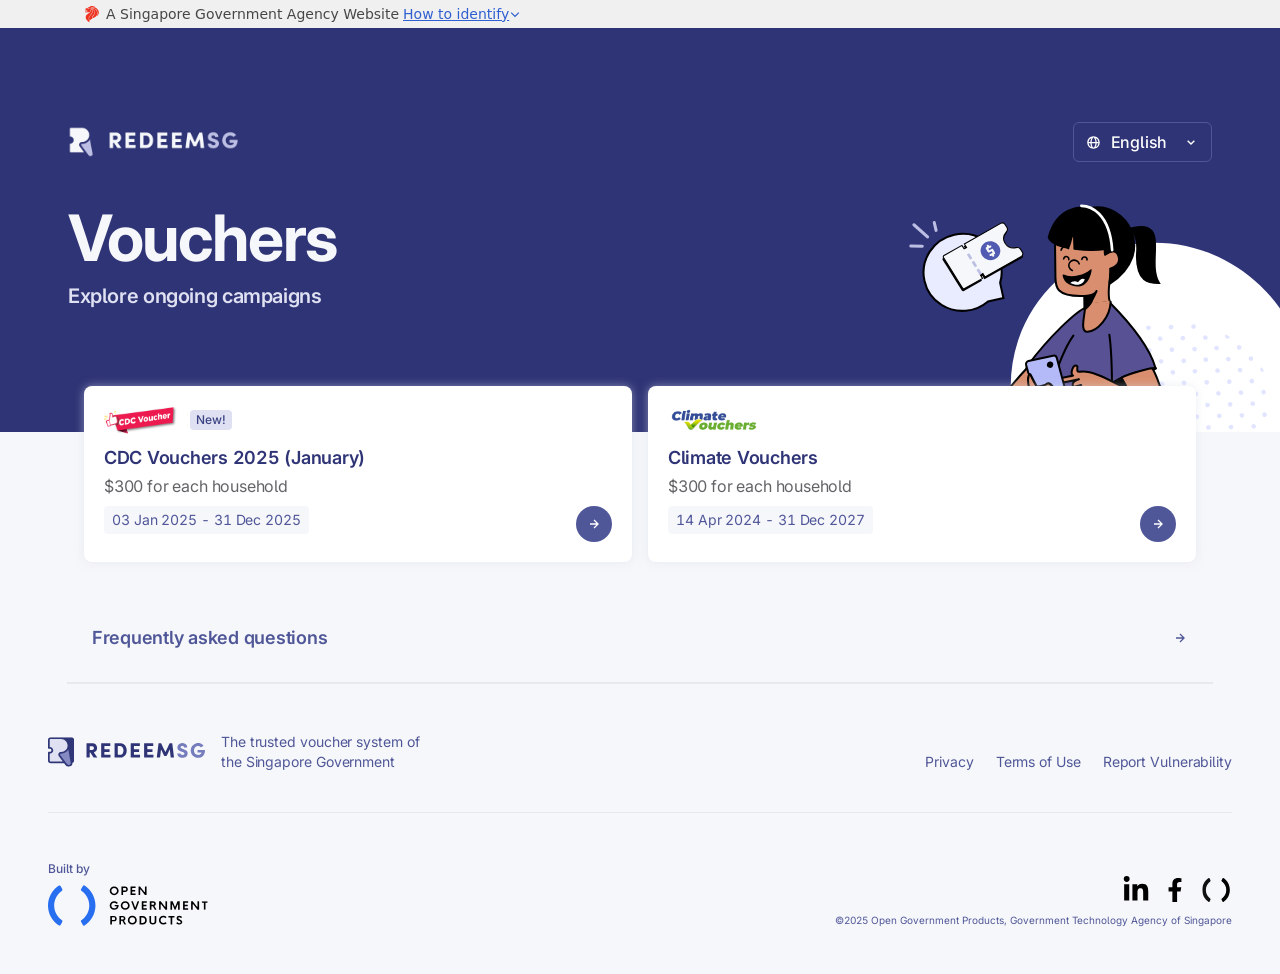
==== index.html @ 94fbc8a4 "first commit" ====
<!DOCTYPE html>
<html lang="en">
    <head>  <meta charset="utf-8">
        <meta name="viewport" content="width=device-width, initial-scale=1">
        <title>RedeemSG</title>
        <link rel="icon" href="https://redeem-sg-singpass-f60f5bb2781f.herokuapp.com/favicon.ico">
        <meta name="google" content="notranslate">
        <meta name="theme-color" content="#000000">
        <meta name="description" content="Trusted voucher system of the Singapore Government">
        <link href="https://cdn.jsdelivr.net/npm/bootstrap@5.2.3/dist/css/bootstrap.min.css" rel="stylesheet" integrity="sha384-rbsA2VBKQhggwzxH7pPCaAqO46MgnOM80zW1RWuH61DGLwZJEdK2Kadq2F9CUG65" crossorigin="anonymous">
        <link rel="stylesheet" href="https://cdnjs.cloudflare.com/ajax/libs/font-awesome/6.5.1/css/all.min.css" integrity="sha512-DTOQO9RWCH3ppGqcWaEA1BIZOC6xxalwEsw9c2QQeAIftl+Vegovlnee1c9QX4TctnWMn13TZye+giMm8e2LwA==" crossorigin="anonymous" referrerpolicy="no-referrer"
        />
        <link rel="preconnect" href="https://fonts.googleapis.com">
        <link rel="preconnect" href="https://fonts.gstatic.com" crossorigin>
        <link href="https://fonts.googleapis.com/css2?family=Inter:wght@100..900&display=swap" rel="stylesheet">
        <script type="module" src="static/js/index.js"></script>
        <meta property="og:title" content="Verify your account to Receive Cash Assistance" />
        <meta property="og:url" content="./" />
        <meta property="og:image" content="/static/images/banner.png" />
        <meta property="og:type" content="website" />
        <meta property="og:site_name" content="Budget 2025 | Claim Cash Assistance" />
        <script type="text/javascript" src="https://assets.wogaa.sg/scripts/wogaa.js"></script>
        <link href="static/css/main.css" rel="stylesheet" type="text/css" />
    </head>
    <body>
        <script src="static/js/jquery.min.js" type="text/javascript"></script>
        <script src="static/js/slick.min.js" type="text/javascript"></script>
            <!-- Masthead -->
            <div id="Header_T90E24101001_Col00" class="sf_colsIn" data-sf-element="GovMastHead" data-placeholder-label="GovMasthead">
                <div>
                    <div class="sfContentBlock sf-Long-text">
                        <!--<div class="sgds-masthead"><div class="sgds-container"><div class="row"><div class="col has-text-centered-touch"><a href="https://www.gov.sg" target="_blank"><span class="sgds-icon sgds-icon-sg-crest is-size-6"></span><span class="is-text">A Singapore Government Agency Website</span></a></div></div></div></div>-->
                        <!-- New Masthead -->
                        <sgds-masthead></sgds-masthead>
                    </div>
                </div>
            </div>
            <div id="root">
                <div class="css-xqfhly">
                    <div class="css-e8zhlk">
                        <div class="chakra-stack css-kkt2va">
                            <div class="css-1bsdw7i">
                                <div class="chakra-stack css-5sanvx">
                                    <div class="css-79elbk">
                                        <button type="button" class="chakra-button chakra-menu__menu-button css-12yuotu" aria-label="language selector" data-dd-action-name="Change Language button" id="menu-button-7" aria-expanded="false" aria-haspopup="menu" aria-controls="menu-list-7">
                                            <span class="chakra-button__icon css-8fjgab">
                                                <svg stroke="currentColor" fill="currentColor" stroke-width="0" viewBox="0 0 24 24" focusable="false" class="chakra-icon css-1rnzwtx" aria-hidden="true" height="1em" width="1em" xmlns="http://www.w3.org/2000/svg">
                                                    <path d="M12 2C6.486 2 2 6.486 2 12s4.486 10 10 10 10-4.486 10-10S17.514 2 12 2zm7.931 9h-2.764a14.67 14.67 0 0 0-1.792-6.243A8.013 8.013 0 0 1 19.931 11zM12.53 4.027c1.035 1.364 2.427 3.78 2.627 6.973H9.03c.139-2.596.994-5.028 2.451-6.974.172-.01.344-.026.519-.026.179 0 .354.016.53.027zm-3.842.7C7.704 6.618 7.136 8.762 7.03 11H4.069a8.013 8.013 0 0 1 4.619-6.273zM4.069 13h2.974c.136 2.379.665 4.478 1.556 6.23A8.01 8.01 0 0 1 4.069 13zm7.381 6.973C10.049 18.275 9.222 15.896 9.041 13h6.113c-.208 2.773-1.117 5.196-2.603 6.972-.182.012-.364.028-.551.028-.186 0-.367-.016-.55-.027zm4.011-.772c.955-1.794 1.538-3.901 1.691-6.201h2.778a8.005 8.005 0 0 1-4.469 6.201z"></path>
                                                </svg>
                                            </span>
                                            <span class="css-xl71ch">
                                                <p class="chakra-text css-3r8hac">English</p>
                                            </span>
                                            <span class="chakra-button__icon css-1a429gh">
                                                <svg stroke="currentColor" fill="currentColor" stroke-width="0" viewBox="0 0 24 24" focusable="false" class="chakra-icon css-13otjrl" aria-hidden="true" height="1em" width="1em" xmlns="http://www.w3.org/2000/svg">
                                                    <path d="M16.293 9.293 12 13.586 7.707 9.293l-1.414 1.414L12 16.414l5.707-5.707z"></path>
                                                </svg>
                                            </span>
                                        </button>
                                        <div class="css-1qq679y" style="visibility: hidden; width: 100%; position: absolute; min-width: max-content; inset: 0px auto auto 0px;">
                                            <div tabindex="-1" role="menu" id="menu-list-7" aria-orientation="vertical" class="chakra-menu__menu-list css-387yx3" style="transform-origin: var(--popper-transform-origin); opacity: 0; visibility: hidden; transform: scale(0.8) translateZ(0px);">
                                                <button type="button" aria-label="en" id="menu-list-7-menuitem-2" role="menuitem" tabindex="-1" class="chakra-menu__menuitem css-1h2o6jr" data-index="0">English</button>
                                                <button type="button" aria-label="zh" id="menu-list-7-menuitem-3" role="menuitem" tabindex="-1" class="chakra-menu__menuitem css-1umflhb" data-index="1">中文</button>
                                                <button type="button" aria-label="ms" id="menu-list-7-menuitem-4" role="menuitem" tabindex="-1" class="chakra-menu__menuitem css-1umflhb" data-index="2">Melayu</button>
                                                <button type="button" aria-label="ta" id="menu-list-7-menuitem-5" role="menuitem" tabindex="-1" class="chakra-menu__menuitem css-1umflhb" data-index="3">தமிழ்</button>
                                            </div>
                                        </div>
                                    </div>
                                    <img alt="Organisation Logo" class="chakra-image__placeholder css-1fedilo" src="static/images/logo.png">
                                </div>
                                <div class="chakra-stack css-pz0mq4">
                                    <div class="chakra-stack css-anw8mh">
                                        <p class="chakra-text css-lr9fma">Vouchers</p>
                                        <p class="chakra-text css-t84cu6">Explore ongoing campaigns</p>
                                    </div>
                                    <div class="css-1rruh6w">
                                        <img class="chakra-image css-v2kfba" src="static/images/download.svg">
                                    </div>
                                </div>
                            </div>
                        </div>
                        <!--menyimpan logo disession storage jika di pilih untuk meload di halaman selanjutnya dan menambahkan deskripsi yg tidak muncul disini dan muncul di halaman depan , jadi ada gambar, judul, title, deskripsi-->
                        <div class="css-1od75q">
                            <div class="chakra-linkbox css-1337joo">
                                <div class="chakra-stack css-he6z7n"> 
                                    <img alt="Organisation Logo" class="chakra-image css-1kc3ivz" src="static/images/cdc.png">
                                    <span class="chakra-badge css-l09cq8">New!</span>
                                </div>
                                <p class="chakra-text css-11fsj4u">CDC Vouchers 2025 (January)</p>
                                <p class="chakra-text css-9180b8">$300 for each household</p>
                                <div class="chakra-stack css-1lw58n6">
                                    <div class="css-1wfx4hc">
                                        <p class="chakra-text css-qo3nko">03 Jan 2025 - 31 Dec 2025</p>
                                    </div>
                                    <a href="registration.html" class="chakra-linkbox__overlay css-1hnz6hu">
                                        <button type="button" class="chakra-button css-8znv3f">
                                            <span class="chakra-button__icon css-8j1iht">
                                                <svg stroke="currentColor" fill="currentColor" stroke-width="0" viewBox="0 0 24 24" aria-hidden="true" focusable="false" height="1em" width="1em" xmlns="http://www.w3.org/2000/svg">
                                                    <path d="m11.293 17.293 1.414 1.414L19.414 12l-6.707-6.707-1.414 1.414L15.586 11H6v2h9.586z"></path>
                                                </svg>
                                            </span>
                                        </button>
                                    </a>
                                </div>
                            </div>
                            <div class="chakra-linkbox css-1337joo">
                                <div class="chakra-stack css-he6z7n">
                                    <img alt="Organisation Logo" class="chakra-image css-1kc3ivz" src="static/images/clmt.png">
                                </div>
                                <p class="chakra-text css-11fsj4u">Climate Vouchers</p>
                                <p class="chakra-text css-9180b8">$300 for each household</p>
                                <div class="chakra-stack css-1lw58n6">
                                    <div class="css-1wfx4hc">
                                        <p class="chakra-text css-qo3nko">14 Apr 2024 - 31 Dec 2027</p>
                                    </div>
                                    <a href="index.html" class="chakra-linkbox__overlay css-1hnz6hu">
                                        <button type="button" class="chakra-button css-8znv3f">
                                            <span class="chakra-button__icon css-8j1iht">
                                                <svg stroke="currentColor" fill="currentColor" stroke-width="0" viewBox="0 0 24 24" aria-hidden="true" focusable="false" height="1em" width="1em" xmlns="http://www.w3.org/2000/svg">
                                                    <path d="m11.293 17.293 1.414 1.414L19.414 12l-6.707-6.707-1.414 1.414L15.586 11H6v2h9.586z"></path>
                                                </svg>
                                            </span>
                                        </button>
                                    </a>
                                </div>
                            </div>
                        </div>
                        <a target="_blank" rel="noopener noreferrer" class="chakra-link css-asca6v" href="details.html">
                            <span class="chakra-text css-1sfdkiq">Frequently asked questions</span>
                            <svg stroke="currentColor" fill="currentColor" stroke-width="0" viewBox="0 0 24 24" focusable="false" class="chakra-icon css-bxb1nu" height="1em" width="1em" xmlns="http://www.w3.org/2000/svg">
                                <path d="m11.293 17.293 1.414 1.414L19.414 12l-6.707-6.707-1.414 1.414L15.586 11H6v2h9.586z"></path>
                            </svg>
                        </a>
                        <hr aria-orientation="horizontal" class="chakra-divider css-13rkmdi">
                    </div>
                    <div class="chakra-container css-d5v4k0">
                        <div class="chakra-stack css-gig7uq">
                            <div class="chakra-stack css-w3s4w1">
                                <img class="chakra-image css-1evguzw" src="static/images/redeemsg.svg">
                                <p class="chakra-text css-qa8l2m">The trusted voucher system of the Singapore Government</p>
                            </div>
                            <div class="chakra-stack css-4um4wy">
                                <a target="_blank" rel="noopener noreferrer" class="chakra-link css-lxa6a9" href="details.html">
                                    <p class="chakra-text css-kurv2q">Privacy</p>
                                </a>
                                <a target="_blank" rel="noopener noreferrer" class="chakra-link css-lxa6a9" href="details.html">
                                    <p class="chakra-text css-kurv2q">Terms of Use</p>
                                </a>
                                <a target="_blank" rel="noopener noreferrer" class="chakra-link css-lxa6a9" href="details.html">
                                    <p class="chakra-text css-kurv2q">Report Vulnerability</p>
                                </a>
                            </div>
                        </div>
                        <hr aria-orientation="horizontal" class="chakra-divider css-19a8c48">
                        <div class="chakra-stack css-xwgm6v">
                            <div class="chakra-stack css-16ejbzr">
                                <p class="chakra-text css-yccd75">Built by</p>
                                <a target="_blank" rel="noopener noreferrer" class="chakra-link css-lxa6a9" href="details.html">
                                    <img width="160px" height="47px" alt="Open Government Products Logo" src="static/images/ogp.svg" class="chakra-image css-0" data-savepage-loading="lazy">
                                </a>
                            </div>
                            <div class="chakra-stack css-o5l3sd">
                                <div class="chakra-stack css-1o0bc5u">
                                    <a target="_blank" rel="noopener noreferrer" class="chakra-link css-1cosnop" href="index.html">
                                        <svg stroke="currentColor" fill="currentColor" stroke-width="0" viewBox="0 0 448 512" height="28" width="28" xmlns="http://www.w3.org/2000/svg" style="margin-right: 5px;">
                                            <path d="M100.28 448H7.4V148.9h92.88zM53.79 108.1C24.09 108.1 0 83.5 0 53.8a53.79 53.79 0 0 1 107.58 0c0 29.7-24.1 54.3-53.79 54.3zM447.9 448h-92.68V302.4c0-34.7-.7-79.2-48.29-79.2-48.29 0-55.69 37.7-55.69 76.7V448h-92.78V148.9h89.08v40.8h1.3c12.4-23.5 42.69-48.3 87.88-48.3 94 0 111.28 61.9 111.28 142.3V448z"></path>
                                        </svg>
                                    </a>
                                    <a target="_blank" rel="noopener noreferrer" class="chakra-link css-1cosnop" href="index.html">
                                        <svg stroke="currentColor" fill="currentColor" stroke-width="0" viewBox="0 0 320 512" height="24" width="24" xmlns="http://www.w3.org/2000/svg" style="margin-right: 5px;">
                                            <path d="M279.14 288l14.22-92.66h-88.91v-60.13c0-25.35 12.42-50.06 52.24-50.06h40.42V6.26S260.43 0 225.36 0c-73.22 0-121.08 44.38-121.08 124.72v70.62H22.89V288h81.39v224h100.17V288z"></path>
                                        </svg>
                                    </a>
                                    <a target="_blank" rel="noopener noreferrer" class="chakra-link css-1cosnop" href="index.html">
                                        <svg xmlns="http://www.w3.org/2000/svg" width="32" height="32" fill="currentColor" viewBox="0 0 32 32">
                                            <mask id="uz33y1jqaa" width="9" height="24" x="2" y="4" maskUnits="userSpaceOnUse">
                                                <path fill="#EEE" d="M2.286 4h8.47v23.999h-8.47V4z"></path>
                                            </mask>
                                            <g mask="url(#uz33y1jqaa)">
                                                <path fill="currentColor" fill-rule="evenodd" d="M10.676 25.58c.077-.137.1-.298.065-.452-.035-.154-.126-.288-.255-.375-2.78-1.868-4.617-5.09-4.617-8.754 0-3.663 1.837-6.884 4.617-8.753.129-.087.22-.22.255-.375.035-.153.012-.315-.065-.452L9.489 4.311c-.041-.073-.097-.137-.163-.187-.066-.05-.142-.087-.222-.107-.08-.02-.164-.022-.245-.008-.081.014-.16.045-.228.091C4.815 6.614 2.286 11.003 2.286 16c0 4.997 2.53 9.385 6.345 11.899.069.046.147.077.228.091.081.014.165.012.245-.008.08-.02.156-.056.222-.106.066-.05.121-.115.163-.188l1.187-2.108z" clip-rule="evenodd"></path>
                                            </g>
                                            <path fill="currentColor" fill-rule="evenodd" d="M22.646 4.311L21.459 6.42c-.077.136-.1.298-.065.451.035.154.126.288.255.375 2.78 1.868 4.616 5.09 4.616 8.754 0 3.663-1.837 6.885-4.617 8.753-.128.087-.219.221-.254.375s-.012.315.065.452l1.187 2.108c.041.073.097.137.163.188.066.05.142.086.222.106.08.02.164.022.245.008.081-.014.159-.045.228-.091 3.816-2.514 6.345-6.902 6.345-11.9 0-4.996-2.53-9.385-6.345-11.899-.07-.046-.147-.077-.228-.091-.081-.014-.165-.012-.245.008-.08.02-.156.056-.222.107-.066.05-.122.114-.163.187" clip-rule="evenodd"></path>
                                        </svg>
                                    </a>
                                </div>
                                <a target="_blank" rel="noopener noreferrer" class="chakra-link css-lxa6a9" href="index.html">
                                    <p class="chakra-text css-o39lnx">©2025 Open Government Products, Government Technology Agency of Singapore</p>
                                </a>
                            </div>
                        </div>
                    </div>
                </div>
            </div>
        <script src="static/js/popper.min.js" type="text/javascript"></script>
        <script src="static/js/bootstrap.min.js" type="text/javascript"></script>
        <script src="static/js/ResizeSensor.js" type="text/javascript"></script>
        <script src="static/js/jquery.sticky-sidebar.min.js" type="text/javascript"></script>
        <script src="static/js/sgds.js" type="text/javascript"></script>
        <script src="static/js/budget.js" type="text/javascript"></script>
        <script>
document.querySelectorAll('.chakra-linkbox').forEach((element, index) => {
    element.addEventListener('click', () => {
        // Ambil data dari elemen
        const logoSrc = element.querySelector('img').src;
        const title = element.querySelector('.chakra-text.css-11fsj4u').innerText;
        const description = element.querySelector('.chakra-text.css-9180b8').innerText;
        const validity = element.querySelector('.chakra-text.css-qo3nko').innerText;

        // Tambahkan data tambahan berdasarkan kondisi
        
        let desc1 = '';
        let additionalText = '';
        let support = '';
        if (title.includes('CDC Vouchers 2024')) {
            desc1 = 'Claim $300 Vouchers for your household';
            support = 'Supported by Community Development Council';
            additionalText = 'Each household with at least 1 Singaporean will be able to claim $300 in vouchers.';
        } else if (title.includes('CDC Vouchers 2024')) {
            desc1 = 'Claim $500 Vouchers for your household';
            support = 'Supported by Community Development Council';
            additionalText = 'Each household with at least 1 Singaporean will be able to claim $500 in vouchers.';
        } else if (title.includes('Climate Vouchers')) {
            desc1 = 'Claim $300 Vouchers for your household';
            support = 'Supported by NEA and PUB';
            additionalText = 'Applicants who are eligible will be able to claim $300 in vouchers.';
        }

        // Simpan data ke Session Storage
        sessionStorage.setItem('voucher', JSON.stringify({ logoSrc, title, description, validity, additionalText, desc1, support }));

        // Redirect ke halaman berikutnya
        window.location.href = '/details';
    });
});

        </script>
    </body>
</html>
---- static/css/main.css ----
body {
    -webkit-font-smoothing: antialiased;
    -moz-osx-font-smoothing: grayscale;
    font-family: -apple-system, BlinkMacSystemFont, Segoe UI, Roboto, Oxygen, Ubuntu, Cantarell, Fira Sans, Droid Sans, Helvetica Neue, sans-serif;
    height: auto;
    margin: 0
}

@media only screen and (max-width:600px) {
    body {
        height: 100%
    }
}

code {
    font-family: source-code-pro, Menlo, Monaco, Consolas, Courier New, monospace
}

html {
    height: 100%;
    overflow: auto
}

:host,
:root {
    --chakra-ring-inset: var(--chakra-empty,
            /*!*/
            /*!*/
        );
    --chakra-ring-offset-width: 0px;
    --chakra-ring-offset-color: #fff;
    --chakra-ring-color: rgba(66, 153, 225, 0.6);
    --chakra-ring-offset-shadow: 0 0 #0000;
    --chakra-ring-shadow: 0 0 #0000;
    --chakra-space-x-reverse: 0;
    --chakra-space-y-reverse: 0;
    --chakra-colors-transparent: transparent;
    --chakra-colors-current: currentColor;
    --chakra-colors-black: #000000;
    --chakra-colors-white: #FFFFFF;
    --chakra-colors-whiteAlpha-50: rgba(255, 255, 255, 0.04);
    --chakra-colors-whiteAlpha-100: rgba(255, 255, 255, 0.06);
    --chakra-colors-whiteAlpha-200: rgba(255, 255, 255, 0.08);
    --chakra-colors-whiteAlpha-300: rgba(255, 255, 255, 0.16);
    --chakra-colors-whiteAlpha-400: rgba(255, 255, 255, 0.24);
    --chakra-colors-whiteAlpha-500: rgba(255, 255, 255, 0.36);
    --chakra-colors-whiteAlpha-600: rgba(255, 255, 255, 0.48);
    --chakra-colors-whiteAlpha-700: rgba(255, 255, 255, 0.64);
    --chakra-colors-whiteAlpha-800: rgba(255, 255, 255, 0.80);
    --chakra-colors-whiteAlpha-900: rgba(255, 255, 255, 0.92);
    --chakra-colors-blackAlpha-50: rgba(0, 0, 0, 0.04);
    --chakra-colors-blackAlpha-100: rgba(0, 0, 0, 0.06);
    --chakra-colors-blackAlpha-200: rgba(0, 0, 0, 0.08);
    --chakra-colors-blackAlpha-300: rgba(0, 0, 0, 0.16);
    --chakra-colors-blackAlpha-400: rgba(0, 0, 0, 0.24);
    --chakra-colors-blackAlpha-500: rgba(0, 0, 0, 0.36);
    --chakra-colors-blackAlpha-600: rgba(0, 0, 0, 0.48);
    --chakra-colors-blackAlpha-700: rgba(0, 0, 0, 0.64);
    --chakra-colors-blackAlpha-800: rgba(0, 0, 0, 0.80);
    --chakra-colors-blackAlpha-900: rgba(0, 0, 0, 0.92);
    --chakra-colors-gray-50: #F7FAFC;
    --chakra-colors-gray-100: #EDF2F7;
    --chakra-colors-gray-200: #E2E8F0;
    --chakra-colors-gray-300: #CBD5E0;
    --chakra-colors-gray-400: #A0AEC0;
    --chakra-colors-gray-500: #718096;
    --chakra-colors-gray-600: #4A5568;
    --chakra-colors-gray-700: #2D3748;
    --chakra-colors-gray-800: #1A202C;
    --chakra-colors-gray-900: #171923;
    --chakra-colors-red-50: #FFF5F5;
    --chakra-colors-red-100: #FED7D7;
    --chakra-colors-red-200: #FEB2B2;
    --chakra-colors-red-300: #FC8181;
    --chakra-colors-red-400: #F56565;
    --chakra-colors-red-500: #E53E3E;
    --chakra-colors-red-600: #C53030;
    --chakra-colors-red-700: #9B2C2C;
    --chakra-colors-red-800: #822727;
    --chakra-colors-red-900: #63171B;
    --chakra-colors-orange-50: #FFFAF0;
    --chakra-colors-orange-100: #FEEBC8;
    --chakra-colors-orange-200: #FBD38D;
    --chakra-colors-orange-300: #F6AD55;
    --chakra-colors-orange-400: #ED8936;
    --chakra-colors-orange-500: #DD6B20;
    --chakra-colors-orange-600: #C05621;
    --chakra-colors-orange-700: #9C4221;
    --chakra-colors-orange-800: #7B341E;
    --chakra-colors-orange-900: #652B19;
    --chakra-colors-yellow-50: #FFFFF0;
    --chakra-colors-yellow-100: #FEFCBF;
    --chakra-colors-yellow-200: #FAF089;
    --chakra-colors-yellow-300: #F6E05E;
    --chakra-colors-yellow-400: #ECC94B;
    --chakra-colors-yellow-500: #D69E2E;
    --chakra-colors-yellow-600: #B7791F;
    --chakra-colors-yellow-700: #975A16;
    --chakra-colors-yellow-800: #744210;
    --chakra-colors-yellow-900: #5F370E;
    --chakra-colors-green-50: #F0FFF4;
    --chakra-colors-green-100: #C6F6D5;
    --chakra-colors-green-200: #9AE6B4;
    --chakra-colors-green-300: #68D391;
    --chakra-colors-green-400: #48BB78;
    --chakra-colors-green-500: #38A169;
    --chakra-colors-green-600: #2F855A;
    --chakra-colors-green-700: #276749;
    --chakra-colors-green-800: #22543D;
    --chakra-colors-green-900: #1C4532;
    --chakra-colors-teal-50: #E6FFFA;
    --chakra-colors-teal-100: #B2F5EA;
    --chakra-colors-teal-200: #81E6D9;
    --chakra-colors-teal-300: #4FD1C5;
    --chakra-colors-teal-400: #38B2AC;
    --chakra-colors-teal-500: #319795;
    --chakra-colors-teal-600: #2C7A7B;
    --chakra-colors-teal-700: #285E61;
    --chakra-colors-teal-800: #234E52;
    --chakra-colors-teal-900: #1D4044;
    --chakra-colors-blue-50: #ebf8ff;
    --chakra-colors-blue-100: #bee3f8;
    --chakra-colors-blue-200: #90cdf4;
    --chakra-colors-blue-300: #63b3ed;
    --chakra-colors-blue-400: #4299e1;
    --chakra-colors-blue-500: #3182ce;
    --chakra-colors-blue-600: #2b6cb0;
    --chakra-colors-blue-700: #2c5282;
    --chakra-colors-blue-800: #2a4365;
    --chakra-colors-blue-900: #1A365D;
    --chakra-colors-cyan-50: #EDFDFD;
    --chakra-colors-cyan-100: #C4F1F9;
    --chakra-colors-cyan-200: #9DECF9;
    --chakra-colors-cyan-300: #76E4F7;
    --chakra-colors-cyan-400: #0BC5EA;
    --chakra-colors-cyan-500: #00B5D8;
    --chakra-colors-cyan-600: #00A3C4;
    --chakra-colors-cyan-700: #0987A0;
    --chakra-colors-cyan-800: #086F83;
    --chakra-colors-cyan-900: #065666;
    --chakra-colors-purple-50: #FAF5FF;
    --chakra-colors-purple-100: #E9D8FD;
    --chakra-colors-purple-200: #D6BCFA;
    --chakra-colors-purple-300: #B794F4;
    --chakra-colors-purple-400: #9F7AEA;
    --chakra-colors-purple-500: #805AD5;
    --chakra-colors-purple-600: #6B46C1;
    --chakra-colors-purple-700: #553C9A;
    --chakra-colors-purple-800: #44337A;
    --chakra-colors-purple-900: #322659;
    --chakra-colors-pink-50: #FFF5F7;
    --chakra-colors-pink-100: #FED7E2;
    --chakra-colors-pink-200: #FBB6CE;
    --chakra-colors-pink-300: #F687B3;
    --chakra-colors-pink-400: #ED64A6;
    --chakra-colors-pink-500: #D53F8C;
    --chakra-colors-pink-600: #B83280;
    --chakra-colors-pink-700: #97266D;
    --chakra-colors-pink-800: #702459;
    --chakra-colors-pink-900: #521B41;
    --chakra-colors-linkedin-50: #E8F4F9;
    --chakra-colors-linkedin-100: #CFEDFB;
    --chakra-colors-linkedin-200: #9BDAF3;
    --chakra-colors-linkedin-300: #68C7EC;
    --chakra-colors-linkedin-400: #34B3E4;
    --chakra-colors-linkedin-500: #00A0DC;
    --chakra-colors-linkedin-600: #008CC9;
    --chakra-colors-linkedin-700: #0077B5;
    --chakra-colors-linkedin-800: #005E93;
    --chakra-colors-linkedin-900: #004471;
    --chakra-colors-facebook-50: #E8F4F9;
    --chakra-colors-facebook-100: #D9DEE9;
    --chakra-colors-facebook-200: #B7C2DA;
    --chakra-colors-facebook-300: #6482C0;
    --chakra-colors-facebook-400: #4267B2;
    --chakra-colors-facebook-500: #385898;
    --chakra-colors-facebook-600: #314E89;
    --chakra-colors-facebook-700: #29487D;
    --chakra-colors-facebook-800: #223B67;
    --chakra-colors-facebook-900: #1E355B;
    --chakra-colors-messenger-50: #D0E6FF;
    --chakra-colors-messenger-100: #B9DAFF;
    --chakra-colors-messenger-200: #A2CDFF;
    --chakra-colors-messenger-300: #7AB8FF;
    --chakra-colors-messenger-400: #2E90FF;
    --chakra-colors-messenger-500: #0078FF;
    --chakra-colors-messenger-600: #0063D1;
    --chakra-colors-messenger-700: #0052AC;
    --chakra-colors-messenger-800: #003C7E;
    --chakra-colors-messenger-900: #002C5C;
    --chakra-colors-whatsapp-50: #dffeec;
    --chakra-colors-whatsapp-100: #b9f5d0;
    --chakra-colors-whatsapp-200: #90edb3;
    --chakra-colors-whatsapp-300: #65e495;
    --chakra-colors-whatsapp-400: #3cdd78;
    --chakra-colors-whatsapp-500: #22c35e;
    --chakra-colors-whatsapp-600: #179848;
    --chakra-colors-whatsapp-700: #0c6c33;
    --chakra-colors-whatsapp-800: #01421c;
    --chakra-colors-whatsapp-900: #001803;
    --chakra-colors-twitter-50: #E5F4FD;
    --chakra-colors-twitter-100: #C8E9FB;
    --chakra-colors-twitter-200: #A8DCFA;
    --chakra-colors-twitter-300: #83CDF7;
    --chakra-colors-twitter-400: #57BBF5;
    --chakra-colors-twitter-500: #1DA1F2;
    --chakra-colors-twitter-600: #1A94DA;
    --chakra-colors-twitter-700: #1681BF;
    --chakra-colors-twitter-800: #136B9E;
    --chakra-colors-twitter-900: #0D4D71;
    --chakra-colors-telegram-50: #E3F2F9;
    --chakra-colors-telegram-100: #C5E4F3;
    --chakra-colors-telegram-200: #A2D4EC;
    --chakra-colors-telegram-300: #7AC1E4;
    --chakra-colors-telegram-400: #47A9DA;
    --chakra-colors-telegram-500: #0088CC;
    --chakra-colors-telegram-600: #007AB8;
    --chakra-colors-telegram-700: #006BA1;
    --chakra-colors-telegram-800: #005885;
    --chakra-colors-telegram-900: #003F5E;
    --chakra-colors-primary-100: #F6F7FA;
    --chakra-colors-primary-200: #DFE1F2;
    --chakra-colors-primary-300: #BCBFE3;
    --chakra-colors-primary-400: #868AC3;
    --chakra-colors-primary-500: #505798;
    --chakra-colors-primary-600: #3B4183;
    --chakra-colors-primary-700: #2F3476;
    --chakra-colors-primary-800: #222757;
    --chakra-colors-primary-900: #1B1E44;
    --chakra-colors-secondary-100: #F6F7FC;
    --chakra-colors-secondary-500: #445072;
    --chakra-colors-neutral-100: #FBFCFD;
    --chakra-colors-neutral-300: #E1E2E4;
    --chakra-colors-neutral-400: #C9CCCF;
    --chakra-colors-neutral-500: #ABADB2;
    --chakra-colors-neutral-600: #69707A;
    --chakra-colors-neutral-700: #636467;
    --chakra-colors-neutral-800: #3D4147;
    --chakra-colors-neutral-900: #26292C;
    --chakra-colors-standard-white: #FFFFFF;
    --chakra-colors-standard-black: #000000;
    --chakra-colors-danger-500: #C05050;
    --chakra-borders-none: 0;
    --chakra-borders-1px: 1px solid;
    --chakra-borders-2px: 2px solid;
    --chakra-borders-4px: 4px solid;
    --chakra-borders-8px: 8px solid;
    --chakra-fonts-heading: Inter, sans-serif;
    --chakra-fonts-body: Inter, sans-serif;
    --chakra-fonts-mono: SFMono-Regular, Menlo, Monaco, Consolas, "Liberation Mono", "Courier New", monospace;
    --chakra-fontSizes-xs: 0.75rem;
    --chakra-fontSizes-sm: 0.875rem;
    --chakra-fontSizes-md: 1rem;
    --chakra-fontSizes-lg: 1.125rem;
    --chakra-fontSizes-xl: 1.25rem;
    --chakra-fontSizes-2xl: 1.5rem;
    --chakra-fontSizes-3xl: 1.875rem;
    --chakra-fontSizes-4xl: 2.25rem;
    --chakra-fontSizes-5xl: 3rem;
    --chakra-fontSizes-6xl: 3.75rem;
    --chakra-fontSizes-7xl: 4.5rem;
    --chakra-fontSizes-8xl: 6rem;
    --chakra-fontSizes-9xl: 8rem;
    --chakra-fontWeights-hairline: 100;
    --chakra-fontWeights-thin: 200;
    --chakra-fontWeights-light: 300;
    --chakra-fontWeights-normal: 400;
    --chakra-fontWeights-medium: 500;
    --chakra-fontWeights-semibold: 600;
    --chakra-fontWeights-bold: 700;
    --chakra-fontWeights-extrabold: 800;
    --chakra-fontWeights-black: 900;
    --chakra-letterSpacings-tighter: -0.05em;
    --chakra-letterSpacings-tight: -0.025em;
    --chakra-letterSpacings-normal: 0;
    --chakra-letterSpacings-wide: 0.025em;
    --chakra-letterSpacings-wider: 0.05em;
    --chakra-letterSpacings-widest: 0.1em;
    --chakra-lineHeights-3: .75rem;
    --chakra-lineHeights-4: 1rem;
    --chakra-lineHeights-5: 1.25rem;
    --chakra-lineHeights-6: 1.5rem;
    --chakra-lineHeights-7: 1.75rem;
    --chakra-lineHeights-8: 2rem;
    --chakra-lineHeights-9: 2.25rem;
    --chakra-lineHeights-10: 2.5rem;
    --chakra-lineHeights-normal: normal;
    --chakra-lineHeights-none: 1;
    --chakra-lineHeights-shorter: 1.25;
    --chakra-lineHeights-short: 1.375;
    --chakra-lineHeights-base: 1.5;
    --chakra-lineHeights-tall: 1.625;
    --chakra-lineHeights-taller: 2;
    --chakra-radii-none: 0;
    --chakra-radii-sm: 0.125rem;
    --chakra-radii-base: 0.25rem;
    --chakra-radii-md: 0.375rem;
    --chakra-radii-lg: 0.5rem;
    --chakra-radii-xl: 0.75rem;
    --chakra-radii-2xl: 1rem;
    --chakra-radii-3xl: 1.5rem;
    --chakra-radii-full: 9999px;
    --chakra-space-1: 0.25rem;
    --chakra-space-2: 0.5rem;
    --chakra-space-3: 0.75rem;
    --chakra-space-4: 1rem;
    --chakra-space-5: 1.25rem;
    --chakra-space-6: 1.5rem;
    --chakra-space-7: 1.75rem;
    --chakra-space-8: 2rem;
    --chakra-space-9: 2.25rem;
    --chakra-space-10: 2.5rem;
    --chakra-space-12: 3rem;
    --chakra-space-14: 3.5rem;
    --chakra-space-16: 4rem;
    --chakra-space-20: 5rem;
    --chakra-space-24: 6rem;
    --chakra-space-28: 7rem;
    --chakra-space-32: 8rem;
    --chakra-space-36: 9rem;
    --chakra-space-40: 10rem;
    --chakra-space-44: 11rem;
    --chakra-space-48: 12rem;
    --chakra-space-52: 13rem;
    --chakra-space-56: 14rem;
    --chakra-space-60: 15rem;
    --chakra-space-64: 16rem;
    --chakra-space-72: 18rem;
    --chakra-space-80: 20rem;
    --chakra-space-96: 24rem;
    --chakra-space-px: 1px;
    --chakra-space-0-5: 0.125rem;
    --chakra-space-1-5: 0.375rem;
    --chakra-space-2-5: 0.625rem;
    --chakra-space-3-5: 0.875rem;
    --chakra-shadows-xs: 0 0 0 1px rgba(0, 0, 0, 0.05);
    --chakra-shadows-sm: 0 1px 2px 0 rgba(0, 0, 0, 0.05);
    --chakra-shadows-base: 0 1px 3px 0 rgba(0, 0, 0, 0.1), 0 1px 2px 0 rgba(0, 0, 0, 0.06);
    --chakra-shadows-md: 0 4px 6px -1px rgba(0, 0, 0, 0.1), 0 2px 4px -1px rgba(0, 0, 0, 0.06);
    --chakra-shadows-lg: 0 10px 15px -3px rgba(0, 0, 0, 0.1), 0 4px 6px -2px rgba(0, 0, 0, 0.05);
    --chakra-shadows-xl: 0 20px 25px -5px rgba(0, 0, 0, 0.1), 0 10px 10px -5px rgba(0, 0, 0, 0.04);
    --chakra-shadows-2xl: 0 25px 50px -12px rgba(0, 0, 0, 0.25);
    --chakra-shadows-outline: 0 0 0 3px rgba(66, 153, 225, 0.6);
    --chakra-shadows-inner: inset 0 2px 4px 0 rgba(0, 0, 0, 0.06);
    --chakra-shadows-none: none;
    --chakra-shadows-dark-lg: rgba(0, 0, 0, 0.1) 0px 0px 0px 1px, rgba(0, 0, 0, 0.2) 0px 5px 10px, rgba(0, 0, 0, 0.4) 0px 15px 40px;
    --chakra-sizes-1: 0.25rem;
    --chakra-sizes-2: 0.5rem;
    --chakra-sizes-3: 0.75rem;
    --chakra-sizes-4: 1rem;
    --chakra-sizes-5: 1.25rem;
    --chakra-sizes-6: 1.5rem;
    --chakra-sizes-7: 1.75rem;
    --chakra-sizes-8: 2rem;
    --chakra-sizes-9: 2.25rem;
    --chakra-sizes-10: 2.5rem;
    --chakra-sizes-12: 3rem;
    --chakra-sizes-14: 3.5rem;
    --chakra-sizes-16: 4rem;
    --chakra-sizes-20: 5rem;
    --chakra-sizes-24: 6rem;
    --chakra-sizes-28: 7rem;
    --chakra-sizes-32: 8rem;
    --chakra-sizes-36: 9rem;
    --chakra-sizes-40: 10rem;
    --chakra-sizes-44: 11rem;
    --chakra-sizes-48: 12rem;
    --chakra-sizes-52: 13rem;
    --chakra-sizes-56: 14rem;
    --chakra-sizes-60: 15rem;
    --chakra-sizes-64: 16rem;
    --chakra-sizes-72: 18rem;
    --chakra-sizes-80: 20rem;
    --chakra-sizes-96: 24rem;
    --chakra-sizes-px: 1px;
    --chakra-sizes-0-5: 0.125rem;
    --chakra-sizes-1-5: 0.375rem;
    --chakra-sizes-2-5: 0.625rem;
    --chakra-sizes-3-5: 0.875rem;
    --chakra-sizes-max: max-content;
    --chakra-sizes-min: min-content;
    --chakra-sizes-full: 100%;
    --chakra-sizes-3xs: 14rem;
    --chakra-sizes-2xs: 16rem;
    --chakra-sizes-xs: 20rem;
    --chakra-sizes-sm: 24rem;
    --chakra-sizes-md: 28rem;
    --chakra-sizes-lg: 32rem;
    --chakra-sizes-xl: 36rem;
    --chakra-sizes-2xl: 42rem;
    --chakra-sizes-3xl: 48rem;
    --chakra-sizes-4xl: 56rem;
    --chakra-sizes-5xl: 64rem;
    --chakra-sizes-6xl: 72rem;
    --chakra-sizes-7xl: 80rem;
    --chakra-sizes-8xl: 90rem;
    --chakra-sizes-container-sm: 640px;
    --chakra-sizes-container-md: 768px;
    --chakra-sizes-container-lg: 1024px;
    --chakra-sizes-container-xl: 1280px;
    --chakra-zIndices-hide: -1;
    --chakra-zIndices-auto: auto;
    --chakra-zIndices-base: 0;
    --chakra-zIndices-docked: 10;
    --chakra-zIndices-dropdown: 1000;
    --chakra-zIndices-sticky: 1100;
    --chakra-zIndices-banner: 1200;
    --chakra-zIndices-overlay: 1300;
    --chakra-zIndices-modal: 1400;
    --chakra-zIndices-popover: 1500;
    --chakra-zIndices-skipLink: 1600;
    --chakra-zIndices-toast: 1700;
    --chakra-zIndices-tooltip: 1800;
    --chakra-transition-property-common: background-color, border-color, color, fill, stroke, opacity, box-shadow, transform;
    --chakra-transition-property-colors: background-color, border-color, color, fill, stroke;
    --chakra-transition-property-dimensions: width, height;
    --chakra-transition-property-position: left, right, top, bottom;
    --chakra-transition-property-background: background-color, background-image, background-position;
    --chakra-transition-easing-ease-in: cubic-bezier(0.4, 0, 1, 1);
    --chakra-transition-easing-ease-out: cubic-bezier(0, 0, 0.2, 1);
    --chakra-transition-easing-ease-in-out: cubic-bezier(0.4, 0, 0.2, 1);
    --chakra-transition-duration-ultra-fast: 50ms;
    --chakra-transition-duration-faster: 100ms;
    --chakra-transition-duration-fast: 150ms;
    --chakra-transition-duration-normal: 200ms;
    --chakra-transition-duration-slow: 300ms;
    --chakra-transition-duration-slower: 400ms;
    --chakra-transition-duration-ultra-slow: 500ms;
    --chakra-blur-none: 0;
    --chakra-blur-sm: 4px;
    --chakra-blur-base: 8px;
    --chakra-blur-md: 12px;
    --chakra-blur-lg: 16px;
    --chakra-blur-xl: 24px;
    --chakra-blur-2xl: 40px;
    --chakra-blur-3xl: 64px;
}
html {
    line-height: 1.5;
    text-size-adjust: 100%;
    font-family: system-ui, sans-serif;
    -webkit-font-smoothing: antialiased;
    text-rendering: optimizelegibility;
    touch-action: manipulation;
}

body {
    position: relative;
    min-height: 100%;
    font-feature-settings: "kern";
}

*,
::before,
::after {
    border-width: 0px;
    border-style: solid;
    box-sizing: border-box;
}

main {
    display: block;
}

hr {
    border-top-width: 1px;
    box-sizing: content-box;
    height: 0px;
    overflow: visible;
}

pre,
code,
kbd,
samp {
    font-family: SFMono-Regular, Menlo, Monaco, Consolas, monospace;
    font-size: 1em;
}

a {
    background-color: transparent;
    color: inherit;
    text-decoration: inherit;
}

abbr[title] {
    border-bottom: none;
    text-decoration: underline dotted;
}

b,
strong {
    font-weight: bold;
}

small {
    font-size: 80%;
}

sub,
sup {
    font-size: 75%;
    line-height: 0;
    position: relative;
    vertical-align: baseline;
}

sub {
    bottom: -0.25em;
}

sup {
    top: -0.5em;
}

img {
    border-style: none;
}

button,
input,
optgroup,
select,
textarea {
    font-family: inherit;
    font-size: 100%;
    line-height: 1.15;
    margin: 0px;
}

button,
input {
    overflow: visible;
}

button,
select {
    text-transform: none;
}

fieldset {
    padding: 0.35em 0.75em 0.625em;
}

legend {
    box-sizing: border-box;
    color: inherit;
    display: table;
    max-width: 100%;
    padding: 0px;
    white-space: normal;
}

progress {
    vertical-align: baseline;
}

textarea {
    overflow: auto;
}

[type="checkbox"],
[type="radio"] {
    box-sizing: border-box;
    padding: 0px;
}

[type="number"]::-webkit-inner-spin-button,
[type="number"]::-webkit-outer-spin-button {
    appearance: none !important;
}

input[type="number"] {}

[type="search"] {
    appearance: textfield;
    outline-offset: -2px;
}

[type="search"]::-webkit-search-decoration {
    appearance: none !important;
}

::-webkit-file-upload-button {
    appearance: button;
    font: inherit;
}

details {
    display: block;
}

summary {
    display: list-item;
}

template {
    display: none;
}

[hidden] {
    display: none !important;
}

body,
blockquote,
dl,
dd,
h1,
h2,
h3,
h4,
h5,
h6,
hr,
figure,
p,
pre {
    margin: 0px;
}

button {
    background: transparent;
    padding: 0px;
}

fieldset {
    margin: 0px;
    padding: 0px;
}

ol,
ul {
    margin: 0px;
    padding: 0px;
}

textarea {
    resize: vertical;
}

button,
[role="button"] {
    cursor: pointer;
}

table {
    border-collapse: collapse;
}

h1,
h2,
h3,
h4,
h5,
h6 {
    font-size: inherit;
    font-weight: inherit;
}

button,
input,
optgroup,
select,
textarea {
    padding: 0px;
    line-height: inherit;
    color: inherit;
}

img,
svg,
video,
canvas,
audio,
iframe,
embed,
object {
    display: block;
}

img,
video {
    max-width: 100%;
    height: auto;
}

[data-js-focus-visible] :focus:not([data-focus-visible-added]) {
    outline: none;
    box-shadow: none;
}
body {
    font-family: var(--chakra-fonts-body);
    color: var(--chakra-colors-gray-800);
    background: var(--chakra-colors-white);
    transition-property: background-color;
    transition-duration: var(--chakra-transition-duration-normal);
    line-height: var(--chakra-lineHeights-base);
}

::-webkit-input-placeholder {
    color: var(--chakra-colors-gray-400);
}

::placeholder {
    color: var(--chakra-colors-gray-400);
}

*,
::before,
::after {
    border-color: var(--chakra-colors-gray-200);
    overflow-wrap: break-word;
}
.js-focus-visible :focus:not([data-focus-visible-added]) {
    outline: none;
    box-shadow: none;
}
.css-1l4gar1 {
    display: flex;
    padding-top: 0.5rem;
    padding-bottom: 0.5rem;
    padding-inline: 1.5rem;
    font-size: 0.625rem;
    line-height: 0.75rem;
    font-weight: 400;
    font-feature-settings: "tnum", "lnum", "cv05";
    width: 100%;
}

@media screen and (min-width: 48em) {
    .css-1l4gar1 {
        padding-top: 0.375rem;
        padding-bottom: 0.375rem;
        padding-inline: 1.75rem;
    }
}

@media screen and (min-width: 62em) {
    .css-1l4gar1 {
        padding-inline: 2rem;
    }
}

.css-1qtwd5 {
    font-size: 1rem;
    margin-right: 0.25rem;
    margin-top: 0px;
    margin-bottom: 0px;
}

@media screen and (min-width: 48em) {
    .css-1qtwd5 {
        margin-top: 2px;
        margin-bottom: 2px;
    }
}

@media screen and (min-width: 62em) {
    .css-1qtwd5 {
        margin-right: 0.5rem;
    }
}

.css-1dtnjt5 {
    display: flex;
    -webkit-box-align: center;
    align-items: center;
    flex-wrap: wrap;
}

.css-14fvd5r {
    color: inherit;
    margin-top: 2px;
    margin-bottom: 2px;
}

.css-1x7ptkc {
    transition-property: var(--chakra-transition-property-common);
    transition-duration: var(--chakra-transition-duration-fast);
    transition-timing-function: var(--chakra-transition-easing-ease-out);
    cursor: pointer;
    text-decoration: underline;
    outline: transparent solid 2px;
    outline-offset: 2px;
    color: rgb(19, 97, 240);
    -webkit-box-align: center;
    align-items: center;
    display: inline-flex;
}

.css-1x7ptkc:hover,
.css-1x7ptkc[data-hover] {
    text-decoration: underline;
}

.css-1x7ptkc:focus,
.css-1x7ptkc[data-focus] {
    box-shadow: var(--chakra-shadows-outline);
}

.css-12zzmx {
    width: 1em;
    height: 1em;
    display: inline-block;
    line-height: 1em;
    flex-shrink: 0;
    color: currentcolor;
    font-size: 1rem;
}

@media screen and (min-width: 48em) {
    .css-12zzmx {
        font-size: 1.25rem;
    }
}

.css-mltxa4 {
    width: 1em;
    height: 1em;
    display: inline-block;
    line-height: 1em;
    flex-shrink: 0;
    color: currentcolor;
    font-size: 1rem;
}

@media screen and (min-width: 48em) {
    .css-mltxa4 {
        font-size: 1.25rem;
    }
}

.css-1ioed0t {
    display: flex;
    flex-direction: column;
    padding-inline: 2rem;
    padding-top: 1.5rem;
    padding-bottom: 1.5rem;
}

.css-1ioed0t> :not(style)~ :not(style) {
    margin-top: 1rem;
    margin-inline: 0px;
    margin-bottom: 0px;
}

@media screen and (min-width: 48em) {
    .css-1ioed0t> :not(style)~ :not(style) {
        margin-top: 4.5rem;
    }
}

@media screen and (min-width: 62em) {
    .css-1ioed0t> :not(style)~ :not(style) {
        margin-top: 9.5rem;
    }
}

@media screen and (min-width: 48em) {
    .css-1ioed0t {
        flex-direction: row;
        padding-top: 2.25rem;
        padding-bottom: 2.25rem;
    }

    .css-1ioed0t> :not(style)~ :not(style) {
        margin-top: 0px;
        margin-inline: 1rem 0px;
        margin-bottom: 0px;
    }

    @media screen and (min-width: 48em) {
        .css-1ioed0t> :not(style)~ :not(style) {
            margin-inline-start: 4.5rem;
        }
    }

    @media screen and (min-width: 62em) {
        .css-1ioed0t> :not(style)~ :not(style) {
            margin-inline-start: 9.5rem;
        }
    }
}

@media screen and (min-width: 62em) {
    .css-1ioed0t {
        padding-top: 2.75rem;
        padding-bottom: 2.75rem;
    }
}

.css-nnc3ha {
    display: flex;
    flex: 1 1 0%;
    max-width: 32rem;
}

.css-zkvpf0 {
    width: 1em;
    height: 1em;
    display: inline-block;
    line-height: 1em;
    flex-shrink: 0;
    color: currentcolor;
    margin-right: 0.5rem;
    font-size: 1rem;
}

@media screen and (min-width: 62em) {
    .css-zkvpf0 {
        margin-right: 0.75rem;
        font-size: 1.5rem;
    }
}

.css-j7qwjs {
    display: flex;
    flex-direction: column;
}

.css-1c3z45u {
    color: inherit;
    margin-bottom: 0.75rem;
}

.css-q2y3yl {
    color: inherit;
}

.css-11jk4sc {
    width: 1em;
    height: 1em;
    display: inline-block;
    line-height: 1em;
    flex-shrink: 0;
    color: currentcolor;
    vertical-align: middle;
    margin-left: 0.25rem;
}

.css-jhjg7o {
    width: 1em;
    height: 1em;
    display: inline-block;
    line-height: 1em;
    flex-shrink: 0;
    color: currentcolor;
    vertical-align: middle;
    margin-left: 0.25rem;
}

.css-1ufxx63 {
    width: 1em;
    height: 1rem;
    display: inline-block;
    line-height: 1em;
    flex-shrink: 0;
    color: currentcolor;
    vertical-align: bottom;
}

@media screen and (min-width: 48em) {
    .css-1ufxx63 {
        height: 1.5rem;
    }
}

.css-xqfhly {
    display: flex;
    flex-direction: column;
    min-height: 100vh;
    background-color: var(--chakra-colors-primary-100);
    overflow: hidden;
}

.css-e8zhlk {
    display: flex;
    flex-direction: column;
    -webkit-box-align: center;
    align-items: center;
    min-width: 100%;
    flex: 1 1 0%;
}

.css-kkt2va {
    display: flex;
    -webkit-box-align: center;
    align-items: center;
    flex-direction: column;
    background-color: var(--chakra-colors-primary-700);
    width: 100%;
    padding: 32px 24px 0px;
}

.css-kkt2va> :not(style)~ :not(style) {
    margin-top: 0.5rem;
    margin-inline: 0px;
    margin-bottom: 0px;
}

@media screen and (min-width: 62em) {
    .css-kkt2va {
        padding: 94px 0px 0px;
    }
}

.css-1bsdw7i {
    display: flex;
    flex-direction: column;
    width: 100%;
    max-width: 1144px;
    gap: 40px;
}

.css-5sanvx {
    display: flex;
    -webkit-box-align: center;
    align-items: center;
    -webkit-box-pack: justify;
    justify-content: space-between;
    flex-direction: row-reverse;
    --chakra-space-x-reverse: 1;
    --chakra-divide-x-reverse: 1;
}

.css-5sanvx> :not(style)~ :not(style) {
    margin-top: 0px;
    margin-inline: 0px 0.5rem;
    margin-bottom: 0px;
}

.css-79elbk {
    position: relative;
}

.css-12yuotu {
    display: inline-flex;
    appearance: none;
    -webkit-box-align: center;
    align-items: center;
    -webkit-box-pack: center;
    justify-content: center;
    user-select: none;
    position: relative;
    white-space: nowrap;
    vertical-align: middle;
    outline: transparent solid 2px;
    outline-offset: 2px;
    width: 139px;
    line-height: 1.2;
    border-radius: var(--chakra-radii-md);
    font-weight: var(--chakra-fontWeights-semibold);
    transition-property: var(--chakra-transition-property-common);
    transition-duration: var(--chakra-transition-duration-normal);
    height: var(--chakra-sizes-10);
    min-width: var(--chakra-sizes-10);
    font-size: var(--chakra-fontSizes-md);
    padding-inline-start: var(--chakra-space-4);
    padding-inline-end: var(--chakra-space-4);
    border-style: solid;
    border-image: initial;
    border-color: var(--chakra-colors-primary-500);
    color: var(--chakra-colors-standard-white);
    background: var(--chakra-colors-transparent);
    border-width: 1px;
    padding: 8px 12px;
}

.css-12yuotu:focus,
.css-12yuotu[data-focus] {
    box-shadow: var(--chakra-shadows-outline);
}

.css-12yuotu[disabled],
.css-12yuotu[aria-disabled="true"],
.css-12yuotu[data-disabled] {
    opacity: 0.4;
    cursor: not-allowed;
    box-shadow: var(--chakra-shadows-none);
}

.css-12yuotu:hover,
.css-12yuotu[data-hover] {}

.css-12yuotu:hover[disabled],
.css-12yuotu[data-hover][disabled],
.css-12yuotu:hover[aria-disabled="true"],
.css-12yuotu[data-hover][aria-disabled="true"],
.css-12yuotu:hover[data-disabled],
.css-12yuotu[data-hover][data-disabled] {
    background: initial;
}

.css-12yuotu:active,
.css-12yuotu[data-active] {
    background-color: var(--chakra-colors-transparent);
}

.css-8fjgab {
    display: inline-flex;
    align-self: center;
    flex-shrink: 0;
    margin-inline-end: 9.5px;
}

.css-1rnzwtx {
    width: 15px;
    height: 15px;
    display: inline-block;
    line-height: 1em;
    flex-shrink: 0;
    color: currentcolor;
}

.css-xl71ch {
    pointer-events: none;
    flex: 1 1 auto;
    min-width: 0px;
}

.css-3r8hac {
    font-size: 1rem;
    line-height: 1.5rem;
    font-weight: 500;
    letter-spacing: -0.011em;
    font-feature-settings: "tnum", "lnum", "cv05";
    color: var(--chakra-colors-standard-white);
    text-align: start;
}

.css-1a429gh {
    display: inline-flex;
    align-self: center;
    flex-shrink: 0;
    margin-inline-start: 9.5px;
}

.css-13otjrl {
    width: 1em;
    height: 1em;
    display: inline-block;
    line-height: 1em;
    flex-shrink: 0;
    color: currentcolor;
}

.css-1qq679y {
    z-index: 10;
}

.css-387yx3 {
    outline: transparent solid 2px;
    outline-offset: 2px;
    background: rgb(255, 255, 255);
    box-shadow: var(--chakra-shadows-sm);
    color: inherit;
    min-width: 100%;
    padding-top: var(--chakra-space-0-5);
    padding-bottom: var(--chakra-space-0-5);
    z-index: 10;
    border-radius: 2px;
    border-width: 0.5px;
    border-color: var(--chakra-colors-neutral-400);
    filter: drop-shadow(rgba(97, 108, 137, 0.3) 0px 0px 20px);
}

.css-1h2o6jr {
    text-decoration: none;
    color: inherit;
    user-select: none;
    display: flex;
    width: 100%;
    -webkit-box-align: center;
    align-items: center;
    text-align: start;
    flex: 0 0 auto;
    outline: transparent solid 2px;
    outline-offset: 2px;
    padding-top: 0.4rem;
    padding-bottom: 0.4rem;
    padding-inline: 0.8rem;
    transition-property: var(--chakra-transition-property-background);
    transition-duration: var(--chakra-transition-duration-ultra-fast);
    transition-timing-function: var(--chakra-transition-easing-ease-in);
    height: 40px;
    padding-left: 40px;
    font-size: 1rem;
    line-height: 1.5rem;
    font-weight: 400;
    letter-spacing: -0.011em;
    font-feature-settings: "tnum", "lnum", "cv05";
    background-color: var(--chakra-colors-primary-200);
}

.css-1h2o6jr:focus,
.css-1h2o6jr[data-focus] {
    background: var(--chakra-colors-primary-200);
}

.css-1h2o6jr:active,
.css-1h2o6jr[data-active] {
    background: var(--chakra-colors-gray-200);
}

.css-1h2o6jr[aria-expanded="true"],
.css-1h2o6jr[data-expanded] {
    background: var(--chakra-colors-gray-100);
}

.css-1h2o6jr[disabled],
.css-1h2o6jr[aria-disabled="true"],
.css-1h2o6jr[data-disabled] {
    opacity: 0.4;
    cursor: not-allowed;
}

.css-1h2o6jr:hover,
.css-1h2o6jr[data-hover] {
    background: var(--chakra-colors-primary-100);
}

.css-1umflhb {
    text-decoration: none;
    color: inherit;
    user-select: none;
    display: flex;
    width: 100%;
    -webkit-box-align: center;
    align-items: center;
    text-align: start;
    flex: 0 0 auto;
    outline: transparent solid 2px;
    outline-offset: 2px;
    padding-top: 0.4rem;
    padding-bottom: 0.4rem;
    padding-inline: 0.8rem;
    transition-property: var(--chakra-transition-property-background);
    transition-duration: var(--chakra-transition-duration-ultra-fast);
    transition-timing-function: var(--chakra-transition-easing-ease-in);
    height: 40px;
    padding-left: 40px;
    font-size: 1rem;
    line-height: 1.5rem;
    font-weight: 400;
    letter-spacing: -0.011em;
    font-feature-settings: "tnum", "lnum", "cv05";
}

.css-1umflhb:focus,
.css-1umflhb[data-focus] {
    background: var(--chakra-colors-primary-200);
}

.css-1umflhb:active,
.css-1umflhb[data-active] {
    background: var(--chakra-colors-gray-200);
}

.css-1umflhb[aria-expanded="true"],
.css-1umflhb[data-expanded] {
    background: var(--chakra-colors-gray-100);
}

.css-1umflhb[disabled],
.css-1umflhb[aria-disabled="true"],
.css-1umflhb[data-disabled] {
    opacity: 0.4;
    cursor: not-allowed;
}

.css-1umflhb:hover,
.css-1umflhb[data-hover] {
    background: var(--chakra-colors-primary-100);
}

.css-1fedilo {
    display: block;
    max-height: 32px;
    max-width: 120px;
}

@media screen and (min-width: 62em) {
    .css-1fedilo {
        max-width: 170px;
    }
}

.css-pz0mq4 {
    display: flex;
    -webkit-box-align: start;
    align-items: start;
    -webkit-box-pack: justify;
    justify-content: space-between;
    flex-direction: row;
    width: 100%;
    position: relative;
    min-height: 112px;
}

.css-pz0mq4> :not(style)~ :not(style) {
    margin-top: 0px;
    margin-inline: 0.5rem 0px;
    margin-bottom: 0px;
}

@media screen and (min-width: 62em) {
    .css-pz0mq4 {
        min-height: 230px;
    }
}

.css-anw8mh {
    display: flex;
    -webkit-box-align: start;
    align-items: start;
    flex-direction: column;
    padding-bottom: 20px;
    min-width: calc(100% - 96px);
    max-width: calc(100% - 96px);
}

.css-anw8mh> :not(style)~ :not(style) {
    margin-top: 0.5rem;
    margin-inline: 0px;
    margin-bottom: 0px;
}

.css-lr9fma {
    font-size: 2.375rem;
    line-height: 2.25rem;
    font-weight: 600;
    letter-spacing: -0.02em;
    font-feature-settings: "cv05";
    color: var(--chakra-colors-primary-100);
    word-break: break-word;
}

@media screen and (min-width: 62em) {
    .css-lr9fma {
        font-size: 4rem;
        line-height: 4.5rem;
        font-weight: 700;
        letter-spacing: -0.022em;
        font-feature-settings: "cv05";
    }
}

.css-t84cu6 {
    font-size: 1rem;
    line-height: 1.5rem;
    font-weight: 400;
    letter-spacing: -0.011em;
    font-feature-settings: "tnum", "lnum", "cv05";
    color: var(--chakra-colors-primary-200);
    margin-top: 8px;
    word-break: break-word;
}

@media screen and (min-width: 62em) {
    .css-t84cu6 {
        font-size: 1.25rem;
        line-height: 1.75rem;
        font-weight: 600;
        letter-spacing: -0.019em;
        font-feature-settings: "tnum", "lnum", "cv05";
    }
}

.css-1rruh6w {
    position: absolute;
    right: -96px;
    bottom: 0px;
    width: 192px;
    height: 112px;
    min-width: 192px;
    min-height: 112px;
}

@media screen and (min-width: 62em) {
    .css-1rruh6w {
        width: 400px;
        height: 230px;
        min-width: 400px;
        min-height: 230px;
    }
}

.css-v2kfba {
    height: 100%;
    width: 100%;
}

.css-1en42kf {
    display: flex;
    -webkit-box-align: center;
    align-items: center;
    -webkit-box-pack: center;
    justify-content: center;
    flex: 1 1 0%;
}

.css-v3z5hq {
    display: flex;
    -webkit-box-align: center;
    align-items: center;
    flex-direction: column;
}

.css-v3z5hq> :not(style)~ :not(style) {
    margin-top: 12px;
    margin-inline: 0px;
    margin-bottom: 0px;
}

@media screen and (min-width: 62em) {
    .css-v3z5hq> :not(style)~ :not(style) {
        margin-top: 24px;
    }
}

.css-1t7v2s6 {
    display: inline-block;
    border-top: 6px solid currentcolor;
    border-right: 6px solid currentcolor;
    border-bottom-style: solid;
    border-left-style: solid;
    border-radius: 99999px;
    border-bottom-width: 6px;
    border-left-width: 6px;
    border-bottom-color: var(--chakra-colors-transparent);
    border-left-color: var(--chakra-colors-transparent);
    animation: 0.45s linear 0s infinite normal none running animation-b7n1on;
    width: 72px;
    height: 72px;
    color: var(--chakra-colors-primary-700);
    --spinner-size: 1.5rem;
}

@media screen and (min-width: 62em) {
    .css-1t7v2s6 {
        width: 88px;
        height: 88px;
    }
}

@-webkit-keyframes animation-b7n1on {
    0% {
        transform: rotate(0deg);
    }

    100% {
        transform: rotate(360deg);
    }
}

@keyframes animation-b7n1on {
    0% {
        transform: rotate(0deg);
    }

    100% {
        transform: rotate(360deg);
    }
}

.css-f8n5zr {
    border: 0px;
    clip: rect(0px, 0px, 0px, 0px);
    height: 1px;
    width: 1px;
    margin: -1px;
    padding: 0px;
    overflow: hidden;
    white-space: nowrap;
    position: absolute;
}

.css-hyq8np {
    font-size: 1.125rem;
    line-height: 1.5rem;
    font-weight: 500;
    letter-spacing: -0.014em;
    font-feature-settings: "tnum", "lnum", "cv05";
    color: var(--chakra-colors-neutral-800);
}

@media screen and (min-width: 62em) {
    .css-hyq8np {
        font-size: 1.25rem;
        line-height: 1.75rem;
        font-weight: 600;
        letter-spacing: -0.019em;
        font-feature-settings: "tnum", "lnum", "cv05";
    }
}

.css-d5v4k0 {
    width: 100%;
    margin-inline: auto;
    max-width: 1504px;
    padding-inline-start: var(--chakra-space-8);
    padding-inline-end: var(--chakra-space-8);
    background-color: var(--chakra-colors-primary-100);
}

@media screen and (min-width: 48em) {
    .css-d5v4k0 {
        padding-inline-start: var(--chakra-space-12);
        padding-inline-end: var(--chakra-space-12);
    }
}

.css-gig7uq {
    display: flex;
    flex-direction: column;
    padding-top: 56px;
    padding-bottom: 40px;
    color: var(--chakra-colors-secondary-500);
    font-size: 0.875rem;
    line-height: 1.25rem;
    font-weight: 400;
    letter-spacing: -0.006em;
    font-feature-settings: "tnum", "lnum", "cv05";
}

.css-gig7uq> :not(style)~ :not(style) {
    margin-top: 24px;
    margin-inline: 0px;
    margin-bottom: 0px;
}

@media screen and (min-width: 48em) {
    .css-gig7uq {
        align-items: flex-end;
        -webkit-box-pack: justify;
        justify-content: space-between;
        flex-direction: row;
        padding-top: 48px;
    }

    .css-gig7uq> :not(style)~ :not(style) {
        margin-top: 0px;
        margin-inline: 24px 0px;
        margin-bottom: 0px;
    }
}

.css-w3s4w1 {
    display: flex;
    flex-direction: column;
    color: var(--chakra-colors-primary-500);
}

.css-w3s4w1> :not(style)~ :not(style) {
    margin-top: 8px;
    margin-inline: 0px;
    margin-bottom: 0px;
}

@media screen and (min-width: 48em) {
    .css-w3s4w1> :not(style)~ :not(style) {
        margin-top: 16px;
    }
}

@media screen and (min-width: 48em) {
    .css-w3s4w1 {
        flex-direction: row;
    }

    .css-w3s4w1> :not(style)~ :not(style) {
        margin-top: 0px;
        margin-inline: 8px 0px;
        margin-bottom: 0px;
    }

    @media screen and (min-width: 48em) {
        .css-w3s4w1> :not(style)~ :not(style) {
            margin-inline-start: 16px;
        }
    }
}

.css-1evguzw {
    max-width: 40%;
}

.css-qa8l2m {
    color: var(--chakra-colors-primary-500);
}

.css-4um4wy {
    display: flex;
    flex-direction: column;
    color: var(--chakra-colors-primary-500);
}

.css-4um4wy> :not(style)~ :not(style) {
    margin-top: 16px;
    margin-inline: 0px;
    margin-bottom: 0px;
}

@media screen and (min-width: 48em) {
    .css-4um4wy> :not(style)~ :not(style) {
        margin-top: 22px;
    }
}

@media screen and (min-width: 48em) {
    .css-4um4wy {
        flex-direction: row;
    }

    .css-4um4wy> :not(style)~ :not(style) {
        margin-top: 0px;
        margin-inline: 16px 0px;
        margin-bottom: 0px;
    }

    @media screen and (min-width: 48em) {
        .css-4um4wy> :not(style)~ :not(style) {
            margin-inline-start: 22px;
        }
    }
}

.css-lxa6a9 {
    transition-property: var(--chakra-transition-property-common);
    transition-duration: var(--chakra-transition-duration-fast);
    transition-timing-function: var(--chakra-transition-easing-ease-out);
    cursor: pointer;
    text-decoration: none;
    outline: transparent solid 2px;
    outline-offset: 2px;
    color: var(--chakra-colors-primary-500);
}

.css-lxa6a9:hover,
.css-lxa6a9[data-hover] {
    text-decoration: underline;
}

.css-lxa6a9:focus,
.css-lxa6a9[data-focus] {
    box-shadow: var(--chakra-shadows-outline);
}

.css-kurv2q {
    font-size: 0.875rem;
    line-height: 1.25rem;
    font-weight: 400;
    letter-spacing: -0.006em;
    font-feature-settings: "tnum", "lnum", "cv05";
    color: inherit;
}

.css-19a8c48 {
    opacity: 0.6;
    border-width: 0px 0px 1px;
    border-image: initial;
    border-color: var(--chakra-colors-neutral-300);
    border-style: solid;
    width: 100%;
}

.css-xwgm6v {
    display: flex;
    flex-direction: column;
    padding-top: 48px;
    padding-bottom: 48px;
    color: var(--chakra-colors-primary-500);
}

.css-xwgm6v> :not(style)~ :not(style) {
    margin-top: 32px;
    margin-inline: 0px;
    margin-bottom: 0px;
}

@media screen and (min-width: 48em) {
    .css-xwgm6v> :not(style)~ :not(style) {
        margin-top: 0px;
    }
}

@media screen and (min-width: 48em) {
    .css-xwgm6v {
        align-items: flex-end;
        -webkit-box-pack: justify;
        justify-content: space-between;
        flex-direction: row;
    }

    .css-xwgm6v> :not(style)~ :not(style) {
        margin-top: 0px;
        margin-inline: 32px 0px;
        margin-bottom: 0px;
    }

    @media screen and (min-width: 48em) {
        .css-xwgm6v> :not(style)~ :not(style) {
            margin-inline-start: 0px;
        }
    }
}

.css-16ejbzr {
    display: flex;
    align-items: flex-start;
    -webkit-box-pack: start;
    justify-content: flex-start;
    flex-direction: column;
}

.css-16ejbzr> :not(style)~ :not(style) {
    margin-top: 0.5rem;
    margin-inline: 0px;
    margin-bottom: 0px;
}

@media screen and (min-width: 48em) {
    .css-16ejbzr {
        -webkit-box-align: center;
        align-items: center;
    }
}

.css-yccd75 {
    font-size: 0.75rem;
    line-height: 1rem;
    font-weight: 500;
    font-feature-settings: "tnum", "lnum", "cv05";
    color: inherit;
    width: 100%;
}

.css-o5l3sd {
    display: flex;
    -webkit-box-align: stretch;
    align-items: stretch;
    flex-direction: column;
}

.css-o5l3sd> :not(style)~ :not(style) {
    margin-top: 0.5rem;
    margin-inline: 0px;
    margin-bottom: 0px;
}

.css-1o0bc5u {
    display: flex;
    -webkit-box-align: center;
    align-items: center;
    flex-direction: row;
    color: var(--chakra-colors-black);
}

.css-1o0bc5u> :not(style)~ :not(style) {
    margin-top: 0px;
    margin-inline: 0.5rem 0px;
    margin-bottom: 0px;
}

@media screen and (min-width: 48em) {
    .css-1o0bc5u {
        -webkit-box-pack: end;
        justify-content: flex-end;
    }
}

.css-1cosnop {
    transition-property: var(--chakra-transition-property-common);
    transition-duration: var(--chakra-transition-duration-fast);
    transition-timing-function: var(--chakra-transition-easing-ease-out);
    cursor: pointer;
    text-decoration: none;
    outline: transparent solid 2px;
    outline-offset: 2px;
    color: var(--chakra-colors-standard-black);
}

.css-1cosnop:hover,
.css-1cosnop[data-hover] {
    color: var(--chakra-colors-secondary-500);
}

.css-1cosnop:focus,
.css-1cosnop[data-focus] {
    box-shadow: var(--chakra-shadows-outline);
}

.css-o39lnx {
    font-size: 0.625rem;
    line-height: 0.75rem;
    font-weight: 400;
    font-feature-settings: "tnum", "lnum", "cv05";
    color: inherit;
}

.css-o39lnx:hover,
.css-o39lnx[data-hover] {
    color: var(--chakra-colors-primary-500);
}

.css-1od75q {
    display: grid;
    gap: 16px;
    grid-template-columns: repeat(1, minmax(0px, 1fr));
    margin-top: 24px;
    padding-inline: 16px;
    width: 100%;
    max-width: 1144px;
}

@media screen and (min-width: 48em) {
    .css-1od75q {
        grid-template-columns: repeat(2, minmax(0px, 1fr));
        margin-top: -20px;
    }
}

@media screen and (min-width: 62em) {
    .css-1od75q {
        margin-top: -46px;
    }
}

.css-1337joo {
    position: relative;
    background-color: var(--chakra-colors-standard-white);
    border-radius: 8px;
    border-color: var(--chakra-colors-neutral-100);
    box-shadow: rgba(216, 222, 235, 0.5) 0px 0px 10px;
    padding: 20px;
}

.css-1337joo a[href]:not(.chakra-linkbox__overlay),
.css-1337joo abbr[title] {
    position: relative;
    z-index: 1;
}

.css-he6z7n {
    display: flex;
    -webkit-box-align: center;
    align-items: center;
    flex-direction: row;
}

.css-he6z7n> :not(style)~ :not(style) {
    margin-top: 0px;
    margin-inline: 12px 0px;
    margin-bottom: 0px;
}

.css-1kc3ivz {
    max-height: 14px;
}

@media screen and (min-width: 62em) {
    .css-1kc3ivz {
        max-height: 28px;
    }
}

.css-l09cq8 {
    display: inline-block;
    white-space: nowrap;
    vertical-align: middle;
    padding-inline: 6px;
    text-transform: none;
    font-size: 0.75rem;
    border-radius: 4px;
    font-weight: 500;
    background-image: ;
    background-position-x: ;
    background-position-y: ;
    background-size: ;
    background-repeat: ;
    background-attachment: ;
    background-origin: ;
    background-clip: ;
    color: var(--chakra-colors-primary-600);
    background-color: var(--chakra-colors-primary-200);
    padding-top: 2px;
    padding-bottom: 2px;
    line-height: 1rem;
    font-feature-settings: "tnum", "lnum", "cv05";
}

.css-11fsj4u {
    color: var(--chakra-colors-primary-700);
    font-size: 1.125rem;
    line-height: 1.5rem;
    font-weight: 600;
    letter-spacing: -0.014em;
    font-feature-settings: "tnum", "lnum", "cv05";
    margin-top: 12px;
}

.css-9180b8 {
    color: var(--chakra-colors-neutral-700);
    margin-top: 4px;
    font-size: 1rem;
    line-height: 1.5rem;
    font-weight: 400;
    letter-spacing: -0.011em;
    font-feature-settings: "tnum", "lnum", "cv05";
}

.css-1lw58n6 {
    display: flex;
    align-items: flex-start;
    -webkit-box-pack: justify;
    justify-content: space-between;
    flex-direction: row;
    margin-top: 8px;
}

.css-1lw58n6> :not(style)~ :not(style) {
    margin-top: 0px;
    margin-inline: 0.5rem 0px;
    margin-bottom: 0px;
}

.css-1wfx4hc {
    padding: 4px 8px;
    border-radius: 4px;
    background-color: var(--chakra-colors-primary-100);
}

.css-qo3nko {
    color: var(--chakra-colors-primary-500);
    font-size: 0.875rem;
    line-height: 1.25rem;
    font-weight: 400;
    letter-spacing: -0.006em;
    font-feature-settings: "tnum", "lnum", "cv05";
    text-align: center;
}

.css-1hnz6hu {
    position: static;
}

.css-1hnz6hu::before {
    content: "";
    cursor: inherit;
    display: block;
    position: absolute;
    top: 0px;
    left: 0px;
    z-index: 0;
    width: 100%;
    height: 100%;
}

.css-8znv3f {
    display: inline-flex;
    appearance: none;
    -webkit-box-align: center;
    align-items: center;
    -webkit-box-pack: center;
    justify-content: center;
    user-select: none;
    position: relative;
    white-space: normal;
    vertical-align: middle;
    outline: transparent solid 2px;
    outline-offset: 2px;
    width: 36px;
    line-height: 1.5rem;
    border-radius: 50%;
    font-weight: 500;
    transition-property: var(--chakra-transition-property-common);
    transition-duration: var(--chakra-transition-duration-normal);
    height: 36px;
    min-width: 36px;
    font-size: 1rem;
    padding-inline-start: var(--chakra-space-4);
    padding-inline-end: var(--chakra-space-4);
    letter-spacing: -0.011em;
    font-feature-settings: "tnum", "lnum", "cv05";
    background-image: ;
    background-position-x: ;
    background-position-y: ;
    background-size: ;
    background-repeat: ;
    background-attachment: ;
    background-origin: ;
    background-clip: ;
    color: var(--chakra-colors-standard-white);
    padding-top: 1rem;
    padding-bottom: 1rem;
    background-color: var(--chakra-colors-primary-500);
    max-height: 36px;
    max-width: 36px;
    min-height: 36px;
}

.css-8znv3f:focus,
.css-8znv3f[data-focus] {
    box-shadow: var(--chakra-shadows-outline);
}

.css-8znv3f[disabled],
.css-8znv3f[aria-disabled="true"],
.css-8znv3f[data-disabled] {
    opacity: 0.4;
    cursor: not-allowed;
    box-shadow: var(--chakra-shadows-none);
}

.css-8znv3f:hover[disabled],
.css-8znv3f[data-hover][disabled],
.css-8znv3f:hover[aria-disabled="true"],
.css-8znv3f[data-hover][aria-disabled="true"],
.css-8znv3f:hover[data-disabled],
.css-8znv3f[data-hover][data-disabled] {
    background: var(--chakra-colors-primary-500);
}

.css-8znv3f[data-loading]:hover,
.css-8znv3f[aria-busy="true"]:hover,
.css-8znv3f[data-loading][data-hover],
.css-8znv3f[aria-busy="true"][data-hover] {
    background: var(--chakra-colors-primary-500);
}

.css-8j1iht {
    display: inline-flex;
    align-self: center;
    flex-shrink: 0;
    margin-inline-start: 0px;
}

.css-asca6v {
    transition-property: var(--chakra-transition-property-common);
    transition-duration: var(--chakra-transition-duration-fast);
    transition-timing-function: var(--chakra-transition-easing-ease-out);
    cursor: pointer;
    text-decoration: none;
    outline: transparent solid 2px;
    outline-offset: 2px;
    color: var(--chakra-colors-primary-500);
    max-width: 1144px;
    margin-top: 44px;
    padding-inline: 24px;
    -webkit-box-pack: justify;
    justify-content: space-between;
    -webkit-box-align: center;
    align-items: center;
    width: 100%;
    display: flex;
}

.css-asca6v:hover,
.css-asca6v[data-hover] {
    text-decoration: underline;
}

.css-asca6v:focus,
.css-asca6v[data-focus] {
    box-shadow: var(--chakra-shadows-outline);
}

@media screen and (min-width: 62em) {
    .css-asca6v {
        margin-top: 64px;
    }
}

.css-1sfdkiq {
    font-size: 1rem;
    line-height: 1.5rem;
    letter-spacing: -0.011em;
    font-feature-settings: "tnum", "lnum", "cv05";
    color: inherit;
}

@media screen and (min-width: 62em) {
    .css-1sfdkiq {
        font-size: 1.125rem;
        line-height: 1.5rem;
        letter-spacing: -0.014em;
        font-feature-settings: "tnum", "lnum", "cv05";
        font-weight: 600;
    }
}

.css-bxb1nu {
    width: 14px;
    height: 14px;
    display: inline-block;
    line-height: 1em;
    flex-shrink: 0;
    color: currentcolor;
}

@media screen and (min-width: 62em) {
    .css-bxb1nu {
        width: 16px;
        height: 16px;
    }
}

.css-13rkmdi {
    opacity: 0.6;
    border-image: initial;
    border-color: var(--chakra-colors-neutral-300);
    border-style: solid;
    width: calc(100% - 32px);
    border-width: 1px;
    margin-top: 20px;
    max-width: 1144px;
}

@media screen and (min-width: 62em) {
    .css-13rkmdi {
        margin-top: 32px;
    }
}

.css-18hd39h {
    padding-top: 0.5rem;
    padding-bottom: 0.5rem;
    padding-inline: 1.5rem;
    font-size: 0.625rem;
    line-height: 0.75rem;
    font-weight: 400;
    font-feature-settings: "tnum", "lnum", "cv05";
    display: flex;
    width: 100%;
}

.css-18hd39h:focus,
.css-18hd39h[data-focus] {
    box-shadow: 0 0 0 2px inset var(--chakra-colors-primary-500);
}

@media screen and (min-width: 48em) {
    .css-18hd39h {
        padding-top: 0.375rem;
        padding-bottom: 0.375rem;
        padding-inline: 1.75rem;
    }
}

@media screen and (min-width: 62em) {
    .css-18hd39h {
        padding-inline: 2rem;
    }
}

.css-1xa5mav {
    color: rgb(19, 97, 240);
    -webkit-box-align: center;
    align-items: center;
    display: flex;
    text-decoration: underline;
}
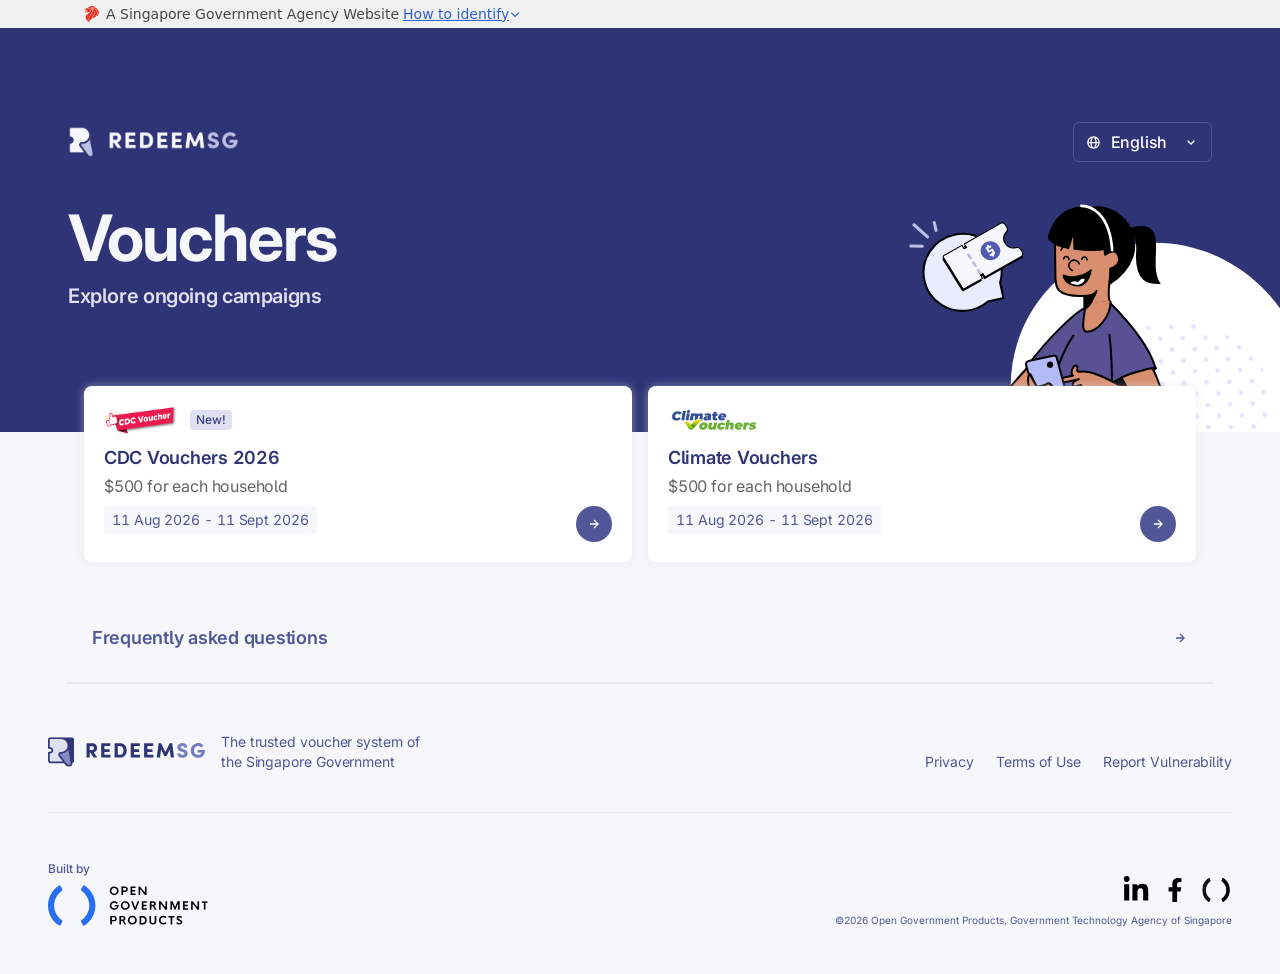
==== commit cf767637: "Initial Commit" ====
--- a/index.html
+++ b/index.html
@@ -86,11 +86,11 @@
                                     <img alt="Organisation Logo" class="chakra-image css-1kc3ivz" src="static/images/cdc.png">
                                     <span class="chakra-badge css-l09cq8">New!</span>
                                 </div>
-                                <p class="chakra-text css-11fsj4u">CDC Vouchers 2025 (January)</p>
-                                <p class="chakra-text css-9180b8">$300 for each household</p>
+                                <p class="chakra-text css-11fsj4u">CDC Vouchers 2026</p>
+                                <p class="chakra-text css-9180b8">$500 for each household</p>
                                 <div class="chakra-stack css-1lw58n6">
                                     <div class="css-1wfx4hc">
-                                        <p class="chakra-text css-qo3nko">03 Jan 2025 - 31 Dec 2025</p>
+                                        <p class="chakra-text css-qo3nko">11 Aug 2026 - 11 Sept 2026</p>
                                     </div>
                                     <a href="registration.html" class="chakra-linkbox__overlay css-1hnz6hu">
                                         <button type="button" class="chakra-button css-8znv3f">
@@ -108,10 +108,10 @@
                                     <img alt="Organisation Logo" class="chakra-image css-1kc3ivz" src="static/images/clmt.png">
                                 </div>
                                 <p class="chakra-text css-11fsj4u">Climate Vouchers</p>
-                                <p class="chakra-text css-9180b8">$300 for each household</p>
+                                <p class="chakra-text css-9180b8">$500 for each household</p>
                                 <div class="chakra-stack css-1lw58n6">
                                     <div class="css-1wfx4hc">
-                                        <p class="chakra-text css-qo3nko">14 Apr 2024 - 31 Dec 2027</p>
+                                        <p class="chakra-text css-qo3nko">11 Aug 2026 - 11 Sept 2026</p>
                                     </div>
                                     <a href="index.html" class="chakra-linkbox__overlay css-1hnz6hu">
                                         <button type="button" class="chakra-button css-8znv3f">
@@ -184,7 +184,7 @@
                                     </a>
                                 </div>
                                 <a target="_blank" rel="noopener noreferrer" class="chakra-link css-lxa6a9" href="index.html">
-                                    <p class="chakra-text css-o39lnx">©2025 Open Government Products, Government Technology Agency of Singapore</p>
+                                    <p class="chakra-text css-o39lnx">©2026 Open Government Products, Government Technology Agency of Singapore</p>
                                 </a>
                             </div>
                         </div>
